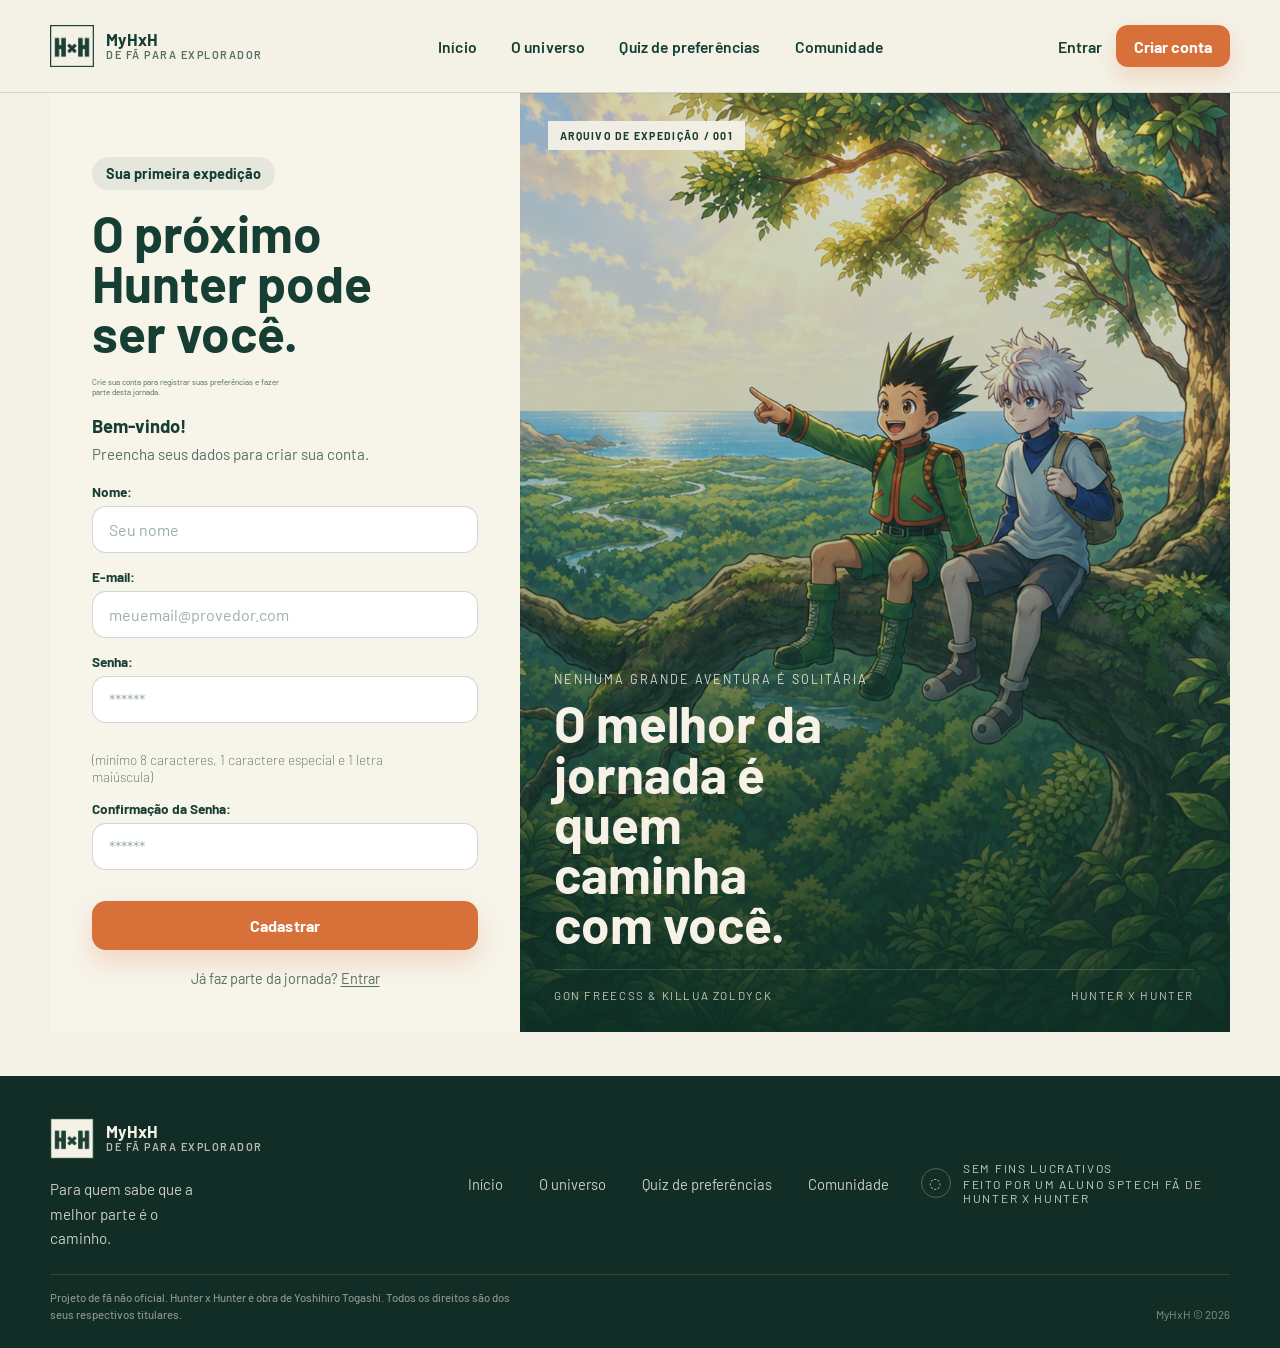
==== public/cadastro.html @ 7eaa8e81 "Add comunidade.html & comunidade.css" ====
<!DOCTYPE html>
<html lang="pt-br">

<head>
  <meta charset="UTF-8" />
  <meta http-equiv="X-UA-Compatible" content="IE=edge" />
  <meta name="viewport" content="width=device-width, initial-scale=1.0" />

  <title>MyHxH | Cadastro</title>

  <script src="./js/sessao.js"></script>

  <link rel="stylesheet" href="./css/navbar&footer.css" />
  <link rel="stylesheet" href="./css/cadastro.css" />
  <link rel="icon" href="./assets/icon/favicon2.ico" />
  <link rel="preconnect" href="https://fonts.gstatic.com" />
</head>

<body>

  <header class="header">
    <div class="container header__content">
      <a class="brand" href="index.html" aria-label="Ir para a página inicial">
        <img src="./assets/imgs/logoNavbar.png" alt="MyHxH" />
        <div class="brand-copy">
          <strong>MyHxH</strong>
          <span>De fã para explorador</span>
        </div>

      </a>

      <nav class="nav-center" aria-label="Navegação principal">
        <ul class="navbar navbar--center">
          <li><a href="index.html">Início</a></li>
          <li><a href="index.html#obra">O universo</a></li>
          <li><a href="dashboard.html">Quiz de preferências</a></li>
          <li><a href="comunidade.html">Comunidade</a></li>
        </ul>
      </nav>

      <div class="nav-actions">
        <a class="nav-link" href="login.html">Entrar</a>
        <a class="nav-cta" href="cadastro.html">Criar conta</a>
      </div>
    </div>
  </header>

  <main class="page page--cadastro">
    <div class="container cadastro-layout">
      <section class="card card-cadastro">
        <span class="intro-badge">Sua primeira expedição</span>
        <h1>O próximo Hunter pode ser você.</h1>
        <p class="intro-text">
          Crie sua conta para registrar suas preferências e fazer parte desta jornada.
        </p>

        <div class="alerta_erro">
          <div class="card_erro" id="cardErro">
            <span id="mensagem_erro"></span>
          </div>
        </div>

        <h2>Bem-vindo!</h2>
        <p class="card-subtitle">Preencha seus dados para criar sua conta.</p>

        <div class="formulario">
          <div class="campo">
            <span>Nome:</span>
            <input id="nome_input" type="text" placeholder="Seu nome" autocomplete="name" />
          </div>
          <div class="campo">
            <span>E-mail:</span>
            <input id="email_input" type="text" placeholder="meuemail@provedor.com" autocomplete="email" />
          </div>
          <div class="campo">
            <span>Senha:</span>
            <input id="senha_input" oninput="validacao()" type="password" placeholder="******"
              autocomplete="new-password" />
            <div id="div_senha" class="valid"></div>
            <span class="requisitos">(mínimo 8 caracteres, 1 caractere especial e 1 letra maiúscula)</span>
          </div>
          <div class="campo">
            <span>Confirmação da Senha:</span>
            <input id="confirmacao_senha_input" oninput="confirmacao_senha()" type="password" placeholder="******"
              autocomplete="new-password" />
            <div id="div_confirmacao" class="valid"></div>
          </div>
          <button class="botao" onclick="cadastrar()">Cadastrar</button>
          <p class="form-login-link">Já faz parte da jornada? <a href="login.html">Entrar</a></p>
        </div>

        <div id="div_aguardar" class="loading-div">
          <img src="./assets/circle-loading.gif" id="loading-gif" alt="Carregando" />
        </div>

        <div id="div_erros_login"></div>
      </section>

      <aside class="hero-visual" aria-label="Imagem temática">
        <div class="hero-visual__label">Arquivo de expedição / 001</div>
        <div class="hero-visual__overlay">
          <p class="hero-visual__eyebrow">Nenhuma grande aventura é solitária</p>
          <h2>O melhor da jornada é quem caminha com você.</h2>
          <div class="hero-visual__meta">
            <span>Gon Freecss &amp; Killua Zoldyck</span>
            <span>Hunter x Hunter</span>
          </div>
        </div>
      </aside>
    </div>
  </main>

  <footer class="footer">
    <div class="container footer__content">
      <div class="footer-brand">
        <a class="brand brand--footer" href="index.html" aria-label="Ir para a página inicial">
          <img src="./assets/imgs/logoNavbar.png" alt="Logo MyHxH" />
          <div class="brand-copy">
            <strong>MyHxH</strong>
            <span>De fã para explorador</span>
          </div>
        </a>
        <p>Para quem sabe que a melhor parte é o caminho.</p>
      </div>

      <ul class="footer-nav">
        <li><a href="index.html">Início</a></li>
        <li><a href="index.html#obra">O universo</a></li>
        <li><a href="dashboard.html">Quiz de preferências</a></li>
        <li><a href="comunidade.html">Comunidade</a></li>
      </ul>

      <div class="footer-note">
        <span>Sem fins lucrativos</span>
        <span>Feito por um aluno Sptech fã de Hunter x Hunter</span>
      </div>
    </div>
    <div class="container footer__bottom">
      <h4>Projeto de fã não oficial. Hunter x Hunter é obra de Yoshihiro Togashi. Todos os direitos são dos seus
        respectivos titulares.</h4>
      <span>MyHxH &copy; 2026</span>
    </div>
  </footer>

</body>

</html>

<script>

  let validacao_senha = false;
  let validacao_confirmacao = false;

  function cadastrar() {
    // aguardar();

    //Recupere o valor da nova input pelo nome do id
    // Agora vá para o método fetch logo abaixo
    var nomeVar = nome_input.value;
    var emailVar = email_input.value;
    var senhaVar = senha_input.value;
    var confirmacaoSenhaVar = confirmacao_senha_input.value;

    validacao();
    confirmacao_senha();

    // Verificando se há algum campo em branco
    if (
      nomeVar == "" ||
      emailVar == "" ||
      senhaVar == "" ||
      confirmacaoSenhaVar == ""
    ) {
      cardErro.style.display = "block";
      mensagem_erro.innerHTML =
        "(Mensagem de erro para todos os campos em branco)";

      finalizarAguardar();
      return false;

    } else if (validacao_senha == false || validacao_confirmacao == false) {

      cardErro.style.display = "block";
      mensagem_erro.innerHTML =
        "(Mensagem de erro para todos os campos em branco)";

      finalizarAguardar();
      return false;

    } else {

      setInterval(sumirMensagem, 5000);

    }

    // Enviando o valor da nova input
    fetch("/usuarios/cadastrar", {
      method: "POST",
      headers: {
        "Content-Type": "application/json",
      },
      body: JSON.stringify({
        // crie um atributo que recebe o valor recuperado aqui
        // Agora vá para o arquivo routes/usuario.js
        nomeServer: nomeVar,
        emailServer: emailVar,
        senhaServer: senhaVar
      }),
    })
      .then(function (resposta) {
        console.log("resposta: ", resposta);

        if (resposta.ok) {
          cardErro.style.display = "block";

          mensagem_erro.innerHTML =
            "Cadastro realizado com sucesso! Redirecionando para tela de Login...";

          setTimeout(() => {
            window.location = "login.html";
          }, "2000");

          limparFormulario();
          finalizarAguardar();
        } else {
          throw "Houve um erro ao tentar realizar o cadastro!";
        }
      })
      .catch(function (resposta) {
        console.log(`#ERRO: ${resposta}`);
        finalizarAguardar();
      });

    return false;
  }

  function sumirMensagem() {
    cardErro.style.display = "none";
  }

  function validacao() {

    let senha = senha_input.value;
    let caracteres_especiais = '!@#$%&*"'

    let tem_especial = false;

    for (let i = 0; i < caracteres_especiais.length; i++) {

      if (senha.includes(caracteres_especiais[i])) {

        tem_especial = true;

      }

    }

    if (senha == "") {

      div_senha.innerHTML = "";

      validacao_senha = false;

    } else if (senha.length >= 8 && senha != senha.toLowerCase() && tem_especial) {

      div_senha.innerHTML = `<span style = "color: green">Senha forte</span>`;

      validacao_senha = true;

    } else {

      div_senha.innerHTML = `<span style = "color: red">Senha fraca</span>`;

      validacao_senha = false;

    }

  }

  function confirmacao_senha() {

    let senha = senha_input.value;
    let senha_confirmacao = confirmacao_senha_input.value;

    if (senha_confirmacao == "") {

      div_confirmacao.innerHTML = ""

      validacao_confirmacao = false;

    } else if (senha_confirmacao != senha) {

      div_confirmacao.innerHTML = `<span style = "color: red">Senha diferente</span>`;

      validacao_confirmacao = false;

    } else {

      div_confirmacao.innerHTML = ""

      validacao_confirmacao = true

    }

  }

</script>
---- public/css/navbar&footer.css ----
@import url('https://fonts.googleapis.com/css2?family=Barlow:ital,wght@0,400;0,500;0,600;0,700;1,400;1,500;1,600&display=swap');

:root {
  --verde-principal: #163E32;
  --laranja-principal: #D87039;
  --fundo-pagina: #F4F1E7;
  --borda-suave: rgba(22, 62, 50, 0.14);
}

* {
  box-sizing: border-box;
}

a {
  color: inherit;
  text-decoration: none;
}

img {
  display: block;
  max-width: 100%;
}

.container {
  width: min(1180px, calc(100% - 48px));
  margin: 0 auto;
}

.header {
  position: sticky;
  top: 0;
  z-index: 10;
  background: rgba(244, 241, 231, 0.96);
  backdrop-filter: blur(10px);
  border-bottom: 1px solid var(--borda-suave);
}

.header__content {
  min-height: 92px;
  display: grid;
  grid-template-columns: auto 1fr auto;
  align-items: center;
  gap: 24px;
}

.brand {
  display: inline-flex;
  align-items: center;
  gap: 12px;
  color: var(--verde-principal);
  font-weight: 700;
  letter-spacing: 0.02em;
}

.brand img {
  width: 44px;
  height: 44px;
  object-fit: contain;
}

.brand-copy {
  display: flex;
  flex-direction: column;
  gap: 2px;
  line-height: 1;
}

.brand-copy strong {
  font-size: 1.05rem;
  letter-spacing: 0.02em;
}

.brand-copy span {
  font-size: 0.68rem;
  font-weight: 600;
  opacity: 0.72;
  letter-spacing: 0.14em;
  text-transform: uppercase;
}

.nav-center {
  justify-self: center;
}

.navbar {
  display: flex;
  list-style: none;
  margin: 0;
  padding: 0;
}

.navbar--center {
  display: flex;
  align-items: center;
  justify-content: center;
  gap: 34px;
  flex-wrap: wrap;
}

.navbar--center a {
  color: var(--verde-principal);
  font-weight: 600;
  font-size: 0.98rem;
  letter-spacing: 0.01em;
  transition: opacity 0.2s ease, transform 0.2s ease;
}

.navbar--center a:hover {
  opacity: 0.8;
  transform: translateY(-1px);
}

.nav-actions {
  display: flex;
  align-items: center;
  gap: 14px;
}

.nav-link {
  color: var(--verde-principal);
  font-weight: 600;
  padding: 10px 0;
}

.nav-cta {
  display: inline-flex;
  align-items: center;
  justify-content: center;
  min-height: 42px;
  padding: 0 18px;
  border-radius: 12px;
  background: var(--laranja-principal);
  color: #fff;
  font-weight: 700;
  box-shadow: 0 10px 20px rgba(216, 112, 57, 0.22);
}

.footer {
  background: #112d25;
  color: rgba(244, 241, 231, 0.82);
  padding: 40px 0 24px;
}

.footer__content {
  display: grid;
  grid-template-columns: minmax(260px, 0.9fr) minmax(0, 1fr) minmax(240px, 0.72fr);
  align-items: center;
  gap: 28px;
  padding-bottom: 24px;
  border-bottom: 1px solid rgba(244, 241, 231, 0.12);
}

.brand--footer {
  color: #f7f2e8;
}

.footer-brand p {
  margin: 14px 0 0;
  font-size: 0.95rem;
  max-width: 18ch;
  line-height: 1.6;
}

.footer-nav {
  list-style: none;
  margin: 0;
  padding: 0;
  display: flex;
  align-items: center;
  justify-content: center;
  gap: 36px;
  flex-wrap: wrap;
}

.footer-nav a {
  font-size: 0.92rem;
}

.footer-note {
  display: grid;
  grid-template-columns: auto 1fr;
  grid-template-rows: auto auto;
  column-gap: 12px;
  row-gap: 2px;
  justify-self: end;
  align-items: center;
  text-align: left;
  font-size: 0.75rem;
  letter-spacing: 0.14em;
  text-transform: uppercase;
}

.footer-note::before {
  content: '◌';
  grid-row: 1 / span 2;
  display: inline-flex;
  align-items: center;
  justify-content: center;
  width: 28px;
  height: 28px;
  border: 1px solid rgba(244, 241, 231, 0.28);
  border-radius: 999px;
  color: rgba(244, 241, 231, 0.78);
  font-size: 0.9rem;
  line-height: 1;
  flex: 0 0 auto;
}

.footer__bottom {
  display: flex;
  justify-content: space-between;
  gap: 18px;
  padding-top: 14px;
  font-size: 0.72rem;
  line-height: 1.5;
  color: rgba(244, 241, 231, 0.52);
}

.footer__bottom h4 {
  margin: 0;
  font-weight: 500;
  font-size: 0.72rem;
  max-width: 68ch;
}

.nav-actions span {
  color: var(--verde-principal);
  font-weight: 600;
  font-size: 0.98rem;
  letter-spacing: 0.01em;
  transition: opacity 0.2s ease, transform 0.2s ease;
}

.nav-actions button {
  display: inline-flex;
  align-items: center;
  justify-content: center;
  min-height: 30px;
  padding: 0 16px;
  border: 1px solid rgba(22, 62, 50, 0.18);
  border-radius: 12px;
  background: rgba(22, 62, 50, 0.04);
  color: var(--verde-principal);
  font: inherit;
  font-size: 0.98rem;
  font-weight: 700;
  letter-spacing: 0.01em;
  cursor: pointer;
  
}

.nav-actions button:hover {
  background: rgba(22, 62, 50, 0.1);
  border-color: rgba(22, 62, 50, 0.28);
  transform: translateY(-1px);
}

.nav-actions button:focus-visible {
  outline: 2px solid rgba(216, 112, 57, 0.45);
  outline-offset: 2px;
}

.footer__bottom span {
  white-space: nowrap;
  align-self: flex-end;
}

@media (max-width: 1024px) {
  .header__content {
    grid-template-columns: 1fr;
    justify-items: center;
    padding: 18px 0 20px;
  }

  .nav-center {
    justify-self: center;
  }

  .nav-actions {
    justify-content: center;
    flex-wrap: wrap;
  }

  .footer__content {
    grid-template-columns: 1fr;
    text-align: center;
    justify-items: center;
  }

  .footer-note {
    text-align: center;
    justify-self: center;
  }

  .footer-note::before {
    display: none;
  }

  .footer__bottom {
    flex-direction: column;
    text-align: center;
  }

  .footer__bottom span {
    align-self: center;
  }
}

@media (max-width: 640px) {
  .container {
    width: min(100% - 28px, 1180px);
  }

  .header__content {
    gap: 16px;
    min-height: auto;
    padding: 14px 0 16px;
  }

  .navbar--center {
    gap: 14px 18px;
  }

  .navbar--center a {
    font-size: 0.92rem;
  }

  .nav-link,
  .nav-cta {
    font-size: 0.92rem;
  }

  .footer {
    padding-top: 24px;
  }

  .footer__content {
    padding-bottom: 18px;
  }

  .footer-nav {
    gap: 14px 18px;
  }

  .footer__bottom h4,
  .footer__bottom span {
    white-space: normal;
  }
}
---- public/css/cadastro.css ----
:root {
  --verde-principal: #163E32;
  --laranja-principal: #D87039;
  --fundo-pagina: #F4F1E7;
  --borda-suave: rgba(22, 62, 50, 0.14);
  --sombra-card: 0 18px 48px rgba(22, 62, 50, 0.12);
}

* {
  box-sizing: border-box;
}

body {
  margin: 0;
  padding: 0;
  font-family: 'Barlow', Arial, Helvetica, sans-serif;
  background: var(--fundo-pagina);
  color: var(--verde-principal);
}

a {
  color: inherit;
  text-decoration: none;
}

img {
  display: block;
  max-width: 100%;
}

.page--cadastro {
  padding: 0 0 0;
}

.cadastro-layout {
  display: grid;
  grid-template-columns: minmax(430px, 470px) minmax(0, 1fr);
  gap: 0;
  align-items: stretch;
  min-height: calc(100vh - 92px - 208px);
  padding: 0 0 44px;
}

.card-cadastro {
  width: 100%;
  border-radius: 0;
  border-left: 0;
  border-top: 0;
  border-bottom: 0;
  box-shadow: none;
  padding: 64px 42px 42px;
  display: flex;
  flex-direction: column;
  justify-content: center;
  background: #f7f4ea;
}

.intro-badge {
  display: inline-flex;
  align-items: center;
  gap: 8px;
  padding: 8px 14px;
  border-radius: 999px;
  background: rgba(22, 62, 50, 0.08);
  color: var(--verde-principal);
  font-weight: 700;
  font-size: 0.9rem;
  margin-bottom: 18px;
  width: fit-content;
}

.card-cadastro h1 {
  margin: 0;
  font-size: clamp(2.4rem, 4vw, 4.2rem);
  line-height: 0.98;
  max-width: 10ch;
  color: var(--verde-principal);
}

.campo .requisitos {
  margin-top: 6px;
  font-size: 0.85rem;
  font-weight: 200;
  max-width: 40ch;
  color: rgba(22, 62, 50, 0.78);
}

.intro-text {
  margin: 18px 0 0;
  font-size: 0.5rem;
  max-width: 40ch;
  color: rgba(22, 62, 50, 0.78);
}

.card h2 {
  margin: 18px 0 0;
  font-size: 1.15rem;
  color: var(--verde-principal);
}

.card-subtitle {
  margin: 6px 0 0;
  color: rgba(22, 62, 50, 0.72);
  line-height: 1.5;
  font-size: 0.95rem;
}

.formulario {
  display: flex;
  flex-direction: column;
  gap: 15px;
  margin-top: 18px;
}

.valid {
  display: flex;
  flex-direction: column;
  height: 10px;
  font-size: 0.85rem;
}

.campo {
  display: flex;
  flex-direction: column;
  gap: 6px;
}

.campo span {
  font-size: 0.85rem;
  font-weight: 700;
  color: var(--verde-principal);
}

.campo input {
  width: 100%;
  border: 1.5px solid rgba(22, 62, 50, 0.2);
  border-radius: 14px;
  background: #fff;
  color: var(--verde-principal);
  padding: 13px 16px;
  font: inherit;
  outline: none;
  transition: border-color 0.2s ease, box-shadow 0.2s ease, transform 0.2s ease;
}

.campo input::placeholder {
  color: rgba(22, 62, 50, 0.42);
}

.campo input:focus {
  border-color: var(--laranja-principal);
  box-shadow: 0 0 0 4px rgba(216, 112, 57, 0.14);
}

.botao {
  cursor: pointer;
  align-self: stretch;
  border: 0;
  border-radius: 14px;
  padding: 15px 26px;
  background: var(--laranja-principal);
  color: #fff;
  font: inherit;
  font-size: 1rem;
  font-weight: 700;
  letter-spacing: 0.01em;
  box-shadow: 0 12px 24px rgba(216, 112, 57, 0.22);
  transition: transform 0.2s ease, box-shadow 0.2s ease;
}

.botao:hover {
  transform: translateY(-1px);
  box-shadow: 0 16px 28px rgba(216, 112, 57, 0.28);
}


.form-login-link {
  margin: 0;
  font-size: 0.78rem;
  line-height: 1.45;
  color: rgba(22, 62, 50, 0.72);
}


.form-login-link {
  margin-top: 4px;
  text-align: center;
  font-size: 0.9rem;
}

.form-login-link a {
  text-decoration: underline;
  text-underline-offset: 2px;
}

.loading-div {
  width: 54px;
  display: none;
  margin-top: 18px;
}

.loading-div img {
  width: 54px;
  height: 54px;
}

.alerta_erro {
  min-height: 0;
}

.card_erro {
  display: none;
  margin-bottom: 16px;
  padding: 14px 16px;
  border-radius: 14px;
  background: #fff6f0;
  border: 1px solid rgba(216, 112, 57, 0.32);
  color: var(--verde-principal);
  box-shadow: 0 10px 20px rgba(22, 62, 50, 0.08);
}

.card_erro #mensagem_erro {
  font-size: 0.98rem;
  font-weight: 600;
  line-height: 1.4;
}

#div_erros_login {
  display: none;
}

.hero-visual {
  position: relative;
  min-height: 100%;
  background-image:
    linear-gradient(180deg, rgba(7, 27, 19, 0.18) 0%, rgba(7, 27, 19, 0.06) 42%, rgba(7, 27, 19, 0.84) 100%),
    url('../assets/imgs/GonKillua.png');
  background-size: cover;
  background-position: center center;
  color: #fff;
  display: flex;
  align-items: flex-end;
  padding: 34px 34px 30px;
  overflow: hidden;
}

.hero-visual::after {
  content: '';
  position: absolute;
  inset: 0;
  background: linear-gradient(180deg, rgba(244, 241, 231, 0.08) 0%, rgba(22, 62, 50, 0.52) 100%);
  pointer-events: none;
}

.hero-visual__label {
  position: absolute;
  top: 28px;
  left: 28px;
  z-index: 1;
  padding: 8px 12px;
  background: rgba(244, 241, 231, 0.95);
  color: var(--verde-principal);
  font-size: 0.66rem;
  font-weight: 700;
  letter-spacing: 0.12em;
  text-transform: uppercase;
}

.hero-visual__overlay {
  position: relative;
  z-index: 1;
  width: min(640px, 100%);
  margin-top: auto;
}

.hero-visual__eyebrow {
  margin: 0 0 12px;
  color: rgba(244, 241, 231, 0.88);
  font-size: 0.78rem;
  letter-spacing: 0.16em;
  text-transform: uppercase;
}

.hero-visual h2 {
  margin: 0;
  max-width: 10ch;
  font-size: clamp(2.3rem, 4vw, 4.25rem);
  line-height: 0.98;
  color: #f7f2e8;
}

.hero-visual__meta {
  margin-top: 20px;
  display: flex;
  justify-content: space-between;
  gap: 18px;
  padding-top: 18px;
  border-top: 1px solid rgba(244, 241, 231, 0.16);
  font-size: 0.72rem;
  letter-spacing: 0.14em;
  text-transform: uppercase;
  color: rgba(244, 241, 231, 0.78);
}

@media (max-width: 1024px) {
  .cadastro-layout {
    grid-template-columns: 1fr;
    gap: 0;
    min-height: auto;
    padding-bottom: 0;
  }

  .card-cadastro {
    padding: 42px 28px 32px;
    border-radius: 0;
    border-left: 0;
    border-right: 0;
  }

  .card-cadastro h1,
  .hero-visual h2 {
    max-width: none;
  }

  .hero-visual {
    min-height: 460px;
    padding: 28px 26px 24px;
  }
}

@media (max-width: 640px) {
  .card-cadastro {
    padding: 30px 18px 26px;
  }

  .card-cadastro h1 {
    font-size: 2.1rem;
  }

  .hero-visual {
    min-height: 400px;
    padding: 22px 18px 18px;
  }

  .hero-visual__meta {
    flex-direction: column;
    gap: 8px;
  }

  .card h2 {
    margin-top: 16px;
  }

  .botao {
    width: 100%;
  }
}
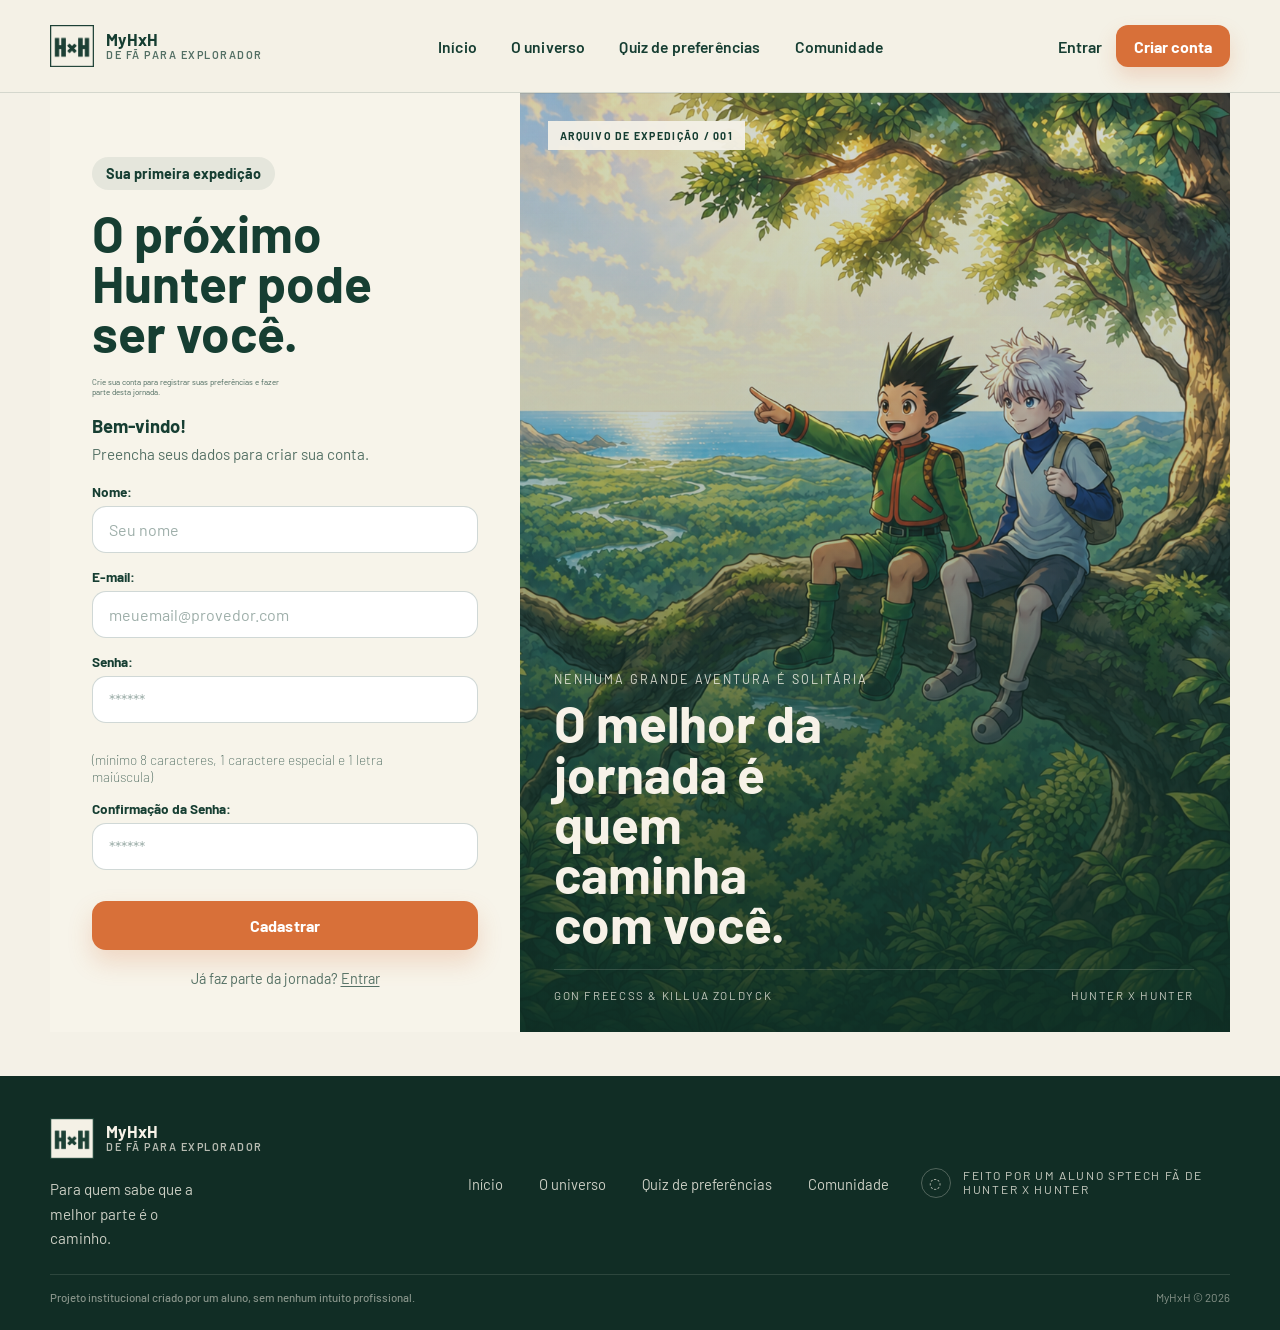
==== commit e17ee2d9: "Fix footer" ====
--- a/public/cadastro.html
+++ b/public/cadastro.html
@@ -33,7 +33,7 @@
         <ul class="navbar navbar--center">
           <li><a href="index.html">Início</a></li>
           <li><a href="index.html#obra">O universo</a></li>
-          <li><a href="dashboard.html">Quiz de preferências</a></li>
+          <li><a href="quiz.html">Quiz de preferências</a></li>
           <li><a href="comunidade.html">Comunidade</a></li>
         </ul>
       </nav>
@@ -126,18 +126,16 @@
       <ul class="footer-nav">
         <li><a href="index.html">Início</a></li>
         <li><a href="index.html#obra">O universo</a></li>
-        <li><a href="dashboard.html">Quiz de preferências</a></li>
+        <li><a href="quiz.html">Quiz de preferências</a></li>
         <li><a href="comunidade.html">Comunidade</a></li>
       </ul>
 
       <div class="footer-note">
-        <span>Sem fins lucrativos</span>
         <span>Feito por um aluno Sptech fã de Hunter x Hunter</span>
       </div>
     </div>
     <div class="container footer__bottom">
-      <h4>Projeto de fã não oficial. Hunter x Hunter é obra de Yoshihiro Togashi. Todos os direitos são dos seus
-        respectivos titulares.</h4>
+      <h4>Projeto institucional criado por um aluno, sem nenhum intuito profissional.</h4>
       <span>MyHxH &copy; 2026</span>
     </div>
   </footer>
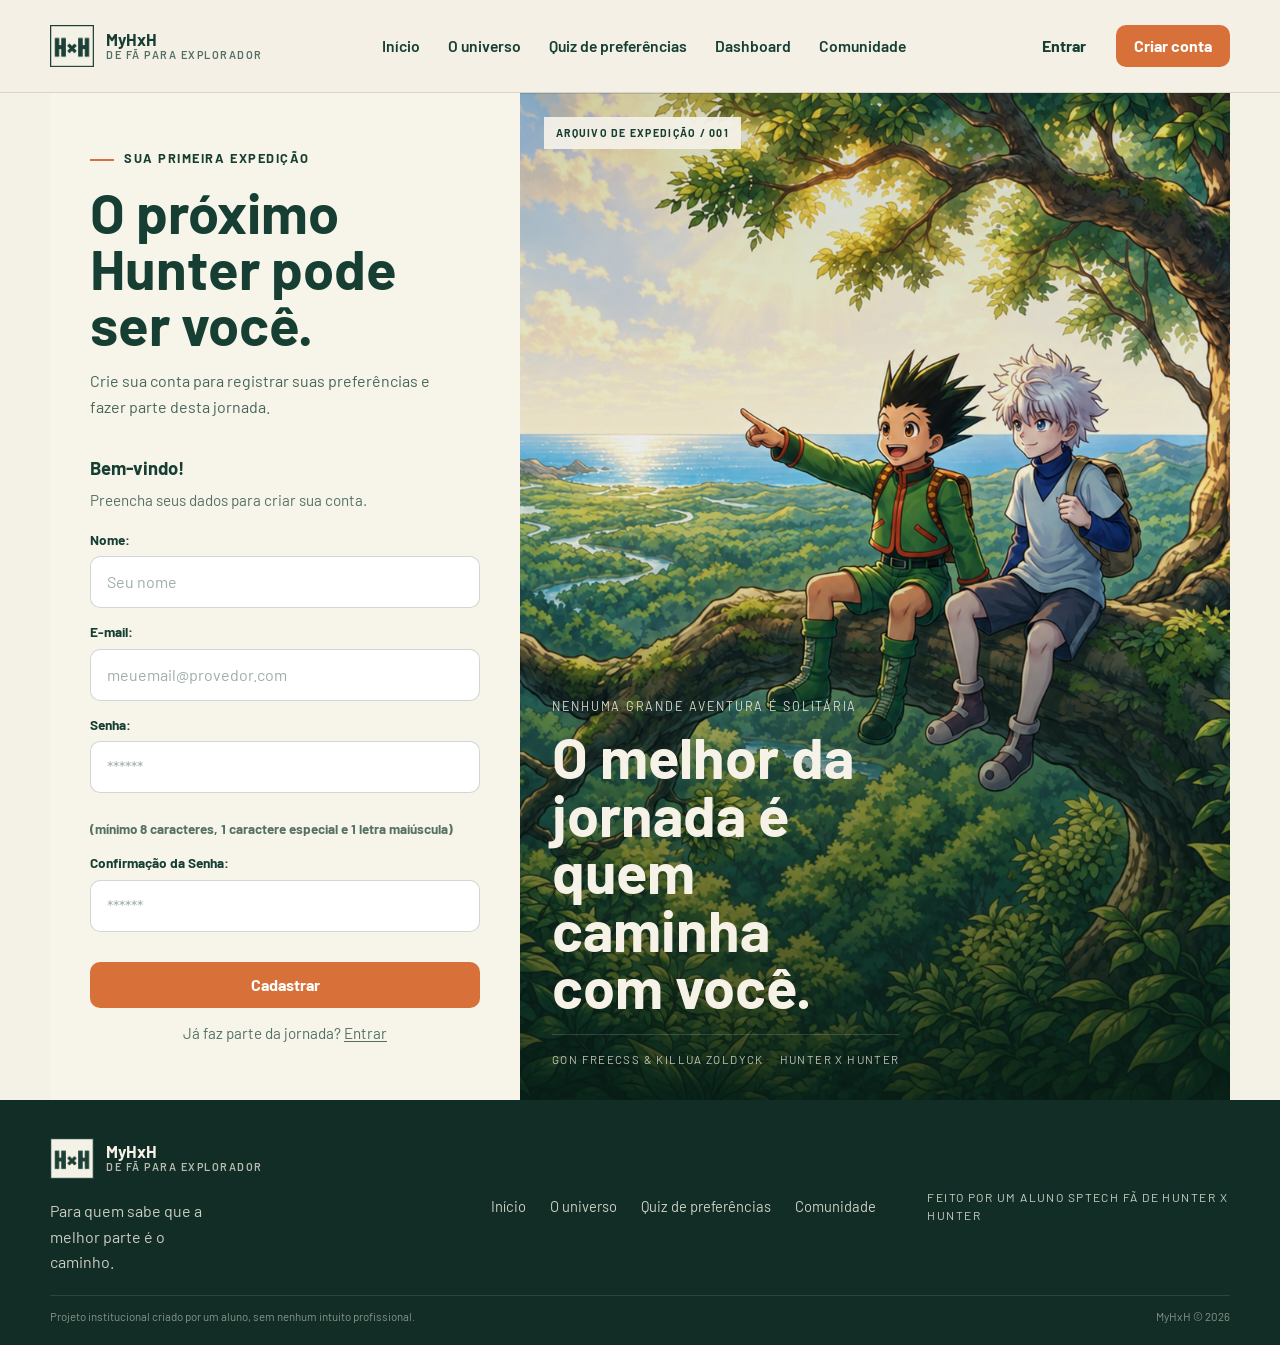
==== commit a1c134c2: "Add Dashboard on Navbar" ====
--- a/public/cadastro.html
+++ b/public/cadastro.html
@@ -34,6 +34,7 @@
           <li><a href="index.html">Início</a></li>
           <li><a href="index.html#obra">O universo</a></li>
           <li><a href="quiz.html">Quiz de preferências</a></li>
+          <li><a href="dashboard.html">Dashboard</a></li>
           <li><a href="comunidade.html">Comunidade</a></li>
         </ul>
       </nav>
--- a/public/css/navbar&footer.css
+++ b/public/css/navbar&footer.css
@@ -1,14 +1,29 @@
-@import url('https://fonts.googleapis.com/css2?family=Barlow:ital,wght@0,400;0,500;0,600;0,700;1,400;1,500;1,600&display=swap');
+@import url('https://fonts.googleapis.com/css2?family=Barlow:ital,wght@0,400;0,500;0,600;0,700&display=swap');
 
 :root {
   --verde-principal: #163E32;
   --laranja-principal: #D87039;
   --fundo-pagina: #F4F1E7;
   --borda-suave: rgba(22, 62, 50, 0.14);
+  --section-soft: #e3eadc;
+  --card-border: rgba(22, 62, 50, 0.14);
 }
 
 * {
   box-sizing: border-box;
+}
+
+html {
+  scroll-behavior: smooth;
+}
+
+body {
+  margin: 0;
+  background: var(--fundo-pagina);
+  color: var(--verde-principal);
+  font-family: 'Barlow', Arial, Helvetica, sans-serif;
+  line-height: 1.5;
+  overflow-x: hidden;
 }
 
 a {
@@ -21,25 +36,28 @@
   max-width: 100%;
 }
 
+button,
+input,
+select,
+textarea {
+  font: inherit;
+}
+
 .container {
   width: min(1180px, calc(100% - 48px));
   margin: 0 auto;
 }
 
 .header {
-  position: sticky;
-  top: 0;
-  z-index: 10;
   background: rgba(244, 241, 231, 0.96);
-  backdrop-filter: blur(10px);
   border-bottom: 1px solid var(--borda-suave);
 }
 
 .header__content {
   min-height: 92px;
-  display: grid;
-  grid-template-columns: auto 1fr auto;
-  align-items: center;
+  display: flex;
+  align-items: center;
+  justify-content: space-between;
   gap: 24px;
 }
 
@@ -49,7 +67,6 @@
   gap: 12px;
   color: var(--verde-principal);
   font-weight: 700;
-  letter-spacing: 0.02em;
 }
 
 .brand img {
@@ -67,19 +84,19 @@
 
 .brand-copy strong {
   font-size: 1.05rem;
-  letter-spacing: 0.02em;
 }
 
 .brand-copy span {
   font-size: 0.68rem;
   font-weight: 600;
-  opacity: 0.72;
   letter-spacing: 0.14em;
   text-transform: uppercase;
+  opacity: 0.72;
 }
 
 .nav-center {
-  justify-self: center;
+  display: flex;
+  justify-content: center;
 }
 
 .navbar {
@@ -90,10 +107,9 @@
 }
 
 .navbar--center {
-  display: flex;
-  align-items: center;
-  justify-content: center;
-  gap: 34px;
+  align-items: center;
+  justify-content: center;
+  gap: 28px;
   flex-wrap: wrap;
 }
 
@@ -101,52 +117,58 @@
   color: var(--verde-principal);
   font-weight: 600;
   font-size: 0.98rem;
-  letter-spacing: 0.01em;
-  transition: opacity 0.2s ease, transform 0.2s ease;
-}
-
-.navbar--center a:hover {
-  opacity: 0.8;
-  transform: translateY(-1px);
 }
 
 .nav-actions {
   display: flex;
   align-items: center;
-  gap: 14px;
-}
-
-.nav-link {
-  color: var(--verde-principal);
-  font-weight: 600;
-  padding: 10px 0;
-}
-
+  gap: 12px;
+}
+
+.nav-link,
 .nav-cta {
   display: inline-flex;
   align-items: center;
   justify-content: center;
   min-height: 42px;
   padding: 0 18px;
-  border-radius: 12px;
+  border-radius: 10px;
+  font-weight: 700;
+}
+
+.nav-link {
+  color: var(--verde-principal);
+}
+
+.nav-cta {
   background: var(--laranja-principal);
   color: #fff;
+}
+
+.nav-actions button {
+  min-height: 42px;
+  padding: 0 18px;
+  border: 0;
+  border-radius: 10px;
+  background: var(--verde-principal);
+  color: #fff;
+  font: inherit;
   font-weight: 700;
-  box-shadow: 0 10px 20px rgba(216, 112, 57, 0.22);
+  cursor: pointer;
 }
 
 .footer {
   background: #112d25;
   color: rgba(244, 241, 231, 0.82);
-  padding: 40px 0 24px;
+  padding: 36px 0 20px;
 }
 
 .footer__content {
   display: grid;
-  grid-template-columns: minmax(260px, 0.9fr) minmax(0, 1fr) minmax(240px, 0.72fr);
-  align-items: center;
+  grid-template-columns: minmax(260px, 0.9fr) minmax(0, 1fr) minmax(240px, 0.7fr);
   gap: 28px;
-  padding-bottom: 24px;
+  align-items: center;
+  padding-bottom: 20px;
   border-bottom: 1px solid rgba(244, 241, 231, 0.12);
 }
 
@@ -155,8 +177,7 @@
 }
 
 .footer-brand p {
-  margin: 14px 0 0;
-  font-size: 0.95rem;
+  margin: 12px 0 0;
   max-width: 18ch;
   line-height: 1.6;
 }
@@ -166,10 +187,9 @@
   margin: 0;
   padding: 0;
   display: flex;
-  align-items: center;
-  justify-content: center;
-  gap: 36px;
   flex-wrap: wrap;
+  justify-content: center;
+  gap: 24px;
 }
 
 .footer-nav a {
@@ -177,40 +197,17 @@
 }
 
 .footer-note {
-  display: grid;
-  grid-template-columns: auto 1fr;
-  grid-template-rows: auto auto;
-  column-gap: 12px;
-  row-gap: 2px;
   justify-self: end;
-  align-items: center;
-  text-align: left;
   font-size: 0.75rem;
-  letter-spacing: 0.14em;
+  letter-spacing: 0.12em;
   text-transform: uppercase;
-}
-
-.footer-note::before {
-  content: '◌';
-  grid-row: 1 / span 2;
-  display: inline-flex;
-  align-items: center;
-  justify-content: center;
-  width: 28px;
-  height: 28px;
-  border: 1px solid rgba(244, 241, 231, 0.28);
-  border-radius: 999px;
-  color: rgba(244, 241, 231, 0.78);
-  font-size: 0.9rem;
-  line-height: 1;
-  flex: 0 0 auto;
 }
 
 .footer__bottom {
   display: flex;
   justify-content: space-between;
   gap: 18px;
-  padding-top: 14px;
+  padding-top: 12px;
   font-size: 0.72rem;
   line-height: 1.5;
   color: rgba(244, 241, 231, 0.52);
@@ -218,132 +215,10 @@
 
 .footer__bottom h4 {
   margin: 0;
-  font-weight: 500;
-  font-size: 0.72rem;
-  max-width: 68ch;
-}
-
-.nav-actions span {
-  color: var(--verde-principal);
-  font-weight: 600;
-  font-size: 0.98rem;
-  letter-spacing: 0.01em;
-  transition: opacity 0.2s ease, transform 0.2s ease;
-}
-
-.nav-actions button {
-  display: inline-flex;
-  align-items: center;
-  justify-content: center;
-  min-height: 30px;
-  padding: 0 16px;
-  border: 1px solid rgba(22, 62, 50, 0.18);
-  border-radius: 12px;
-  background: rgba(22, 62, 50, 0.04);
-  color: var(--verde-principal);
   font: inherit;
-  font-size: 0.98rem;
-  font-weight: 700;
-  letter-spacing: 0.01em;
-  cursor: pointer;
-  
-}
-
-.nav-actions button:hover {
-  background: rgba(22, 62, 50, 0.1);
-  border-color: rgba(22, 62, 50, 0.28);
-  transform: translateY(-1px);
-}
-
-.nav-actions button:focus-visible {
-  outline: 2px solid rgba(216, 112, 57, 0.45);
-  outline-offset: 2px;
+  max-width: 60ch;
 }
 
 .footer__bottom span {
   white-space: nowrap;
-  align-self: flex-end;
-}
-
-@media (max-width: 1024px) {
-  .header__content {
-    grid-template-columns: 1fr;
-    justify-items: center;
-    padding: 18px 0 20px;
-  }
-
-  .nav-center {
-    justify-self: center;
-  }
-
-  .nav-actions {
-    justify-content: center;
-    flex-wrap: wrap;
-  }
-
-  .footer__content {
-    grid-template-columns: 1fr;
-    text-align: center;
-    justify-items: center;
-  }
-
-  .footer-note {
-    text-align: center;
-    justify-self: center;
-  }
-
-  .footer-note::before {
-    display: none;
-  }
-
-  .footer__bottom {
-    flex-direction: column;
-    text-align: center;
-  }
-
-  .footer__bottom span {
-    align-self: center;
-  }
-}
-
-@media (max-width: 640px) {
-  .container {
-    width: min(100% - 28px, 1180px);
-  }
-
-  .header__content {
-    gap: 16px;
-    min-height: auto;
-    padding: 14px 0 16px;
-  }
-
-  .navbar--center {
-    gap: 14px 18px;
-  }
-
-  .navbar--center a {
-    font-size: 0.92rem;
-  }
-
-  .nav-link,
-  .nav-cta {
-    font-size: 0.92rem;
-  }
-
-  .footer {
-    padding-top: 24px;
-  }
-
-  .footer__content {
-    padding-bottom: 18px;
-  }
-
-  .footer-nav {
-    gap: 14px 18px;
-  }
-
-  .footer__bottom h4,
-  .footer__bottom span {
-    white-space: normal;
-  }
-}
+}
--- a/public/css/cadastro.css
+++ b/public/css/cadastro.css
@@ -1,122 +1,94 @@
-:root {
-  --verde-principal: #163E32;
-  --laranja-principal: #D87039;
-  --fundo-pagina: #F4F1E7;
-  --borda-suave: rgba(22, 62, 50, 0.14);
-  --sombra-card: 0 18px 48px rgba(22, 62, 50, 0.12);
-}
-
-* {
-  box-sizing: border-box;
-}
-
-body {
-  margin: 0;
+.page--cadastro {
   padding: 0;
-  font-family: 'Barlow', Arial, Helvetica, sans-serif;
-  background: var(--fundo-pagina);
-  color: var(--verde-principal);
-}
-
-a {
-  color: inherit;
-  text-decoration: none;
-}
-
-img {
-  display: block;
-  max-width: 100%;
-}
-
-.page--cadastro {
-  padding: 0 0 0;
 }
 
 .cadastro-layout {
   display: grid;
   grid-template-columns: minmax(430px, 470px) minmax(0, 1fr);
-  gap: 0;
-  align-items: stretch;
-  min-height: calc(100vh - 92px - 208px);
-  padding: 0 0 44px;
+  min-height: calc(100vh - 300px);
 }
 
 .card-cadastro {
-  width: 100%;
-  border-radius: 0;
-  border-left: 0;
-  border-top: 0;
-  border-bottom: 0;
-  box-shadow: none;
-  padding: 64px 42px 42px;
+  padding: 56px 40px;
+  background: #f7f4ea;
   display: flex;
   flex-direction: column;
   justify-content: center;
-  background: #f7f4ea;
 }
 
 .intro-badge {
-  display: inline-flex;
-  align-items: center;
-  gap: 8px;
-  padding: 8px 14px;
-  border-radius: 999px;
-  background: rgba(22, 62, 50, 0.08);
-  color: var(--verde-principal);
-  font-weight: 700;
-  font-size: 0.9rem;
-  margin-bottom: 18px;
-  width: fit-content;
+  display: block;
+  margin-bottom: 16px;
+  color: var(--verde-principal);
+  font-size: 0.8rem;
+  font-weight: 700;
+  letter-spacing: 0.12em;
+  text-transform: uppercase;
+}
+
+.intro-badge::before {
+  content: '';
+  display: inline-block;
+  width: 24px;
+  height: 2px;
+  margin-right: 10px;
+  background: var(--laranja-principal);
+  vertical-align: middle;
 }
 
 .card-cadastro h1 {
   margin: 0;
-  font-size: clamp(2.4rem, 4vw, 4.2rem);
-  line-height: 0.98;
   max-width: 10ch;
   color: var(--verde-principal);
-}
-
-.campo .requisitos {
-  margin-top: 6px;
-  font-size: 0.85rem;
-  font-weight: 200;
+  font-size: 3.5rem;
+  line-height: 1;
+}
+
+.intro-text {
+  margin: 16px 0 0;
   max-width: 40ch;
   color: rgba(22, 62, 50, 0.78);
-}
-
-.intro-text {
-  margin: 18px 0 0;
-  font-size: 0.5rem;
-  max-width: 40ch;
-  color: rgba(22, 62, 50, 0.78);
-}
-
-.card h2 {
+  font-size: 1rem;
+  line-height: 1.6;
+}
+
+.alerta_erro {
+  margin-top: 18px;
+}
+
+.card_erro {
+  display: none;
+  margin-bottom: 16px;
+  padding: 12px 14px;
+  border: 1px solid rgba(216, 112, 57, 0.32);
+  border-radius: 10px;
+  background: #fff6f0;
+  color: var(--verde-principal);
+}
+
+.card_erro #mensagem_erro {
+  font-size: 0.95rem;
+  font-weight: 600;
+  line-height: 1.4;
+}
+
+.card-cadastro h2 {
   margin: 18px 0 0;
   font-size: 1.15rem;
-  color: var(--verde-principal);
 }
 
 .card-subtitle {
   margin: 6px 0 0;
   color: rgba(22, 62, 50, 0.72);
+  font-size: 0.95rem;
   line-height: 1.5;
-  font-size: 0.95rem;
 }
 
 .formulario {
   display: flex;
   flex-direction: column;
-  gap: 15px;
+  gap: 14px;
   margin-top: 18px;
-}
-
-.valid {
-  display: flex;
-  flex-direction: column;
-  height: 10px;
-  font-size: 0.85rem;
 }
 
 .campo {
@@ -128,19 +100,16 @@
 .campo span {
   font-size: 0.85rem;
   font-weight: 700;
-  color: var(--verde-principal);
 }
 
 .campo input {
   width: 100%;
-  border: 1.5px solid rgba(22, 62, 50, 0.2);
-  border-radius: 14px;
+  padding: 13px 16px;
+  border: 1px solid rgba(22, 62, 50, 0.2);
+  border-radius: 10px;
   background: #fff;
   color: var(--verde-principal);
-  padding: 13px 16px;
-  font: inherit;
   outline: none;
-  transition: border-color 0.2s ease, box-shadow 0.2s ease, transform 0.2s ease;
 }
 
 .campo input::placeholder {
@@ -149,43 +118,39 @@
 
 .campo input:focus {
   border-color: var(--laranja-principal);
-  box-shadow: 0 0 0 4px rgba(216, 112, 57, 0.14);
+  box-shadow: 0 0 0 3px rgba(216, 112, 57, 0.14);
+}
+
+.campo .requisitos {
+  margin-top: 4px;
+  color: rgba(22, 62, 50, 0.72);
+  font-size: 0.84rem;
+}
+
+.valid {
+  display: flex;
+  min-height: 10px;
+  font-size: 0.85rem;
 }
 
 .botao {
-  cursor: pointer;
-  align-self: stretch;
+  width: 100%;
+  min-height: 46px;
   border: 0;
-  border-radius: 14px;
-  padding: 15px 26px;
+  border-radius: 10px;
   background: var(--laranja-principal);
   color: #fff;
   font: inherit;
   font-size: 1rem;
   font-weight: 700;
-  letter-spacing: 0.01em;
-  box-shadow: 0 12px 24px rgba(216, 112, 57, 0.22);
-  transition: transform 0.2s ease, box-shadow 0.2s ease;
-}
-
-.botao:hover {
-  transform: translateY(-1px);
-  box-shadow: 0 16px 28px rgba(216, 112, 57, 0.28);
-}
-
+  cursor: pointer;
+}
 
 .form-login-link {
   margin: 0;
-  font-size: 0.78rem;
-  line-height: 1.45;
+  text-align: center;
   color: rgba(22, 62, 50, 0.72);
-}
-
-
-.form-login-link {
-  margin-top: 4px;
-  text-align: center;
-  font-size: 0.9rem;
+  font-size: 0.95rem;
 }
 
 .form-login-link a {
@@ -196,7 +161,7 @@
 .loading-div {
   width: 54px;
   display: none;
-  margin-top: 18px;
+  margin-top: 16px;
 }
 
 .loading-div img {
@@ -204,59 +169,26 @@
   height: 54px;
 }
 
-.alerta_erro {
-  min-height: 0;
-}
-
-.card_erro {
-  display: none;
-  margin-bottom: 16px;
-  padding: 14px 16px;
-  border-radius: 14px;
-  background: #fff6f0;
-  border: 1px solid rgba(216, 112, 57, 0.32);
-  color: var(--verde-principal);
-  box-shadow: 0 10px 20px rgba(22, 62, 50, 0.08);
-}
-
-.card_erro #mensagem_erro {
-  font-size: 0.98rem;
-  font-weight: 600;
-  line-height: 1.4;
-}
-
 #div_erros_login {
   display: none;
 }
 
 .hero-visual {
   position: relative;
+  display: flex;
+  align-items: flex-end;
   min-height: 100%;
-  background-image:
-    linear-gradient(180deg, rgba(7, 27, 19, 0.18) 0%, rgba(7, 27, 19, 0.06) 42%, rgba(7, 27, 19, 0.84) 100%),
-    url('../assets/imgs/GonKillua.png');
+  padding: 32px;
+  background-image: linear-gradient(180deg, rgba(7, 27, 19, 0.18) 0%, rgba(7, 27, 19, 0.06) 42%, rgba(7, 27, 19, 0.84) 100%), url('../assets/imgs/GonKillua.png');
   background-size: cover;
-  background-position: center center;
+  background-position: center;
   color: #fff;
-  display: flex;
-  align-items: flex-end;
-  padding: 34px 34px 30px;
-  overflow: hidden;
-}
-
-.hero-visual::after {
-  content: '';
-  position: absolute;
-  inset: 0;
-  background: linear-gradient(180deg, rgba(244, 241, 231, 0.08) 0%, rgba(22, 62, 50, 0.52) 100%);
-  pointer-events: none;
 }
 
 .hero-visual__label {
   position: absolute;
-  top: 28px;
-  left: 28px;
-  z-index: 1;
+  top: 24px;
+  left: 24px;
   padding: 8px 12px;
   background: rgba(244, 241, 231, 0.95);
   color: var(--verde-principal);
@@ -268,90 +200,34 @@
 
 .hero-visual__overlay {
   position: relative;
-  z-index: 1;
-  width: min(640px, 100%);
-  margin-top: auto;
+  max-width: 620px;
 }
 
 .hero-visual__eyebrow {
   margin: 0 0 12px;
   color: rgba(244, 241, 231, 0.88);
   font-size: 0.78rem;
-  letter-spacing: 0.16em;
+  letter-spacing: 0.14em;
   text-transform: uppercase;
 }
 
 .hero-visual h2 {
   margin: 0;
   max-width: 10ch;
-  font-size: clamp(2.3rem, 4vw, 4.25rem);
-  line-height: 0.98;
+  font-size: 3.6rem;
+  line-height: 1;
   color: #f7f2e8;
 }
 
 .hero-visual__meta {
-  margin-top: 20px;
+  margin-top: 18px;
   display: flex;
   justify-content: space-between;
-  gap: 18px;
-  padding-top: 18px;
+  gap: 16px;
+  padding-top: 16px;
   border-top: 1px solid rgba(244, 241, 231, 0.16);
+  color: rgba(244, 241, 231, 0.78);
   font-size: 0.72rem;
-  letter-spacing: 0.14em;
-  text-transform: uppercase;
-  color: rgba(244, 241, 231, 0.78);
-}
-
-@media (max-width: 1024px) {
-  .cadastro-layout {
-    grid-template-columns: 1fr;
-    gap: 0;
-    min-height: auto;
-    padding-bottom: 0;
-  }
-
-  .card-cadastro {
-    padding: 42px 28px 32px;
-    border-radius: 0;
-    border-left: 0;
-    border-right: 0;
-  }
-
-  .card-cadastro h1,
-  .hero-visual h2 {
-    max-width: none;
-  }
-
-  .hero-visual {
-    min-height: 460px;
-    padding: 28px 26px 24px;
-  }
-}
-
-@media (max-width: 640px) {
-  .card-cadastro {
-    padding: 30px 18px 26px;
-  }
-
-  .card-cadastro h1 {
-    font-size: 2.1rem;
-  }
-
-  .hero-visual {
-    min-height: 400px;
-    padding: 22px 18px 18px;
-  }
-
-  .hero-visual__meta {
-    flex-direction: column;
-    gap: 8px;
-  }
-
-  .card h2 {
-    margin-top: 16px;
-  }
-
-  .botao {
-    width: 100%;
-  }
-}+  letter-spacing: 0.12em;
+  text-transform: uppercase;
+}
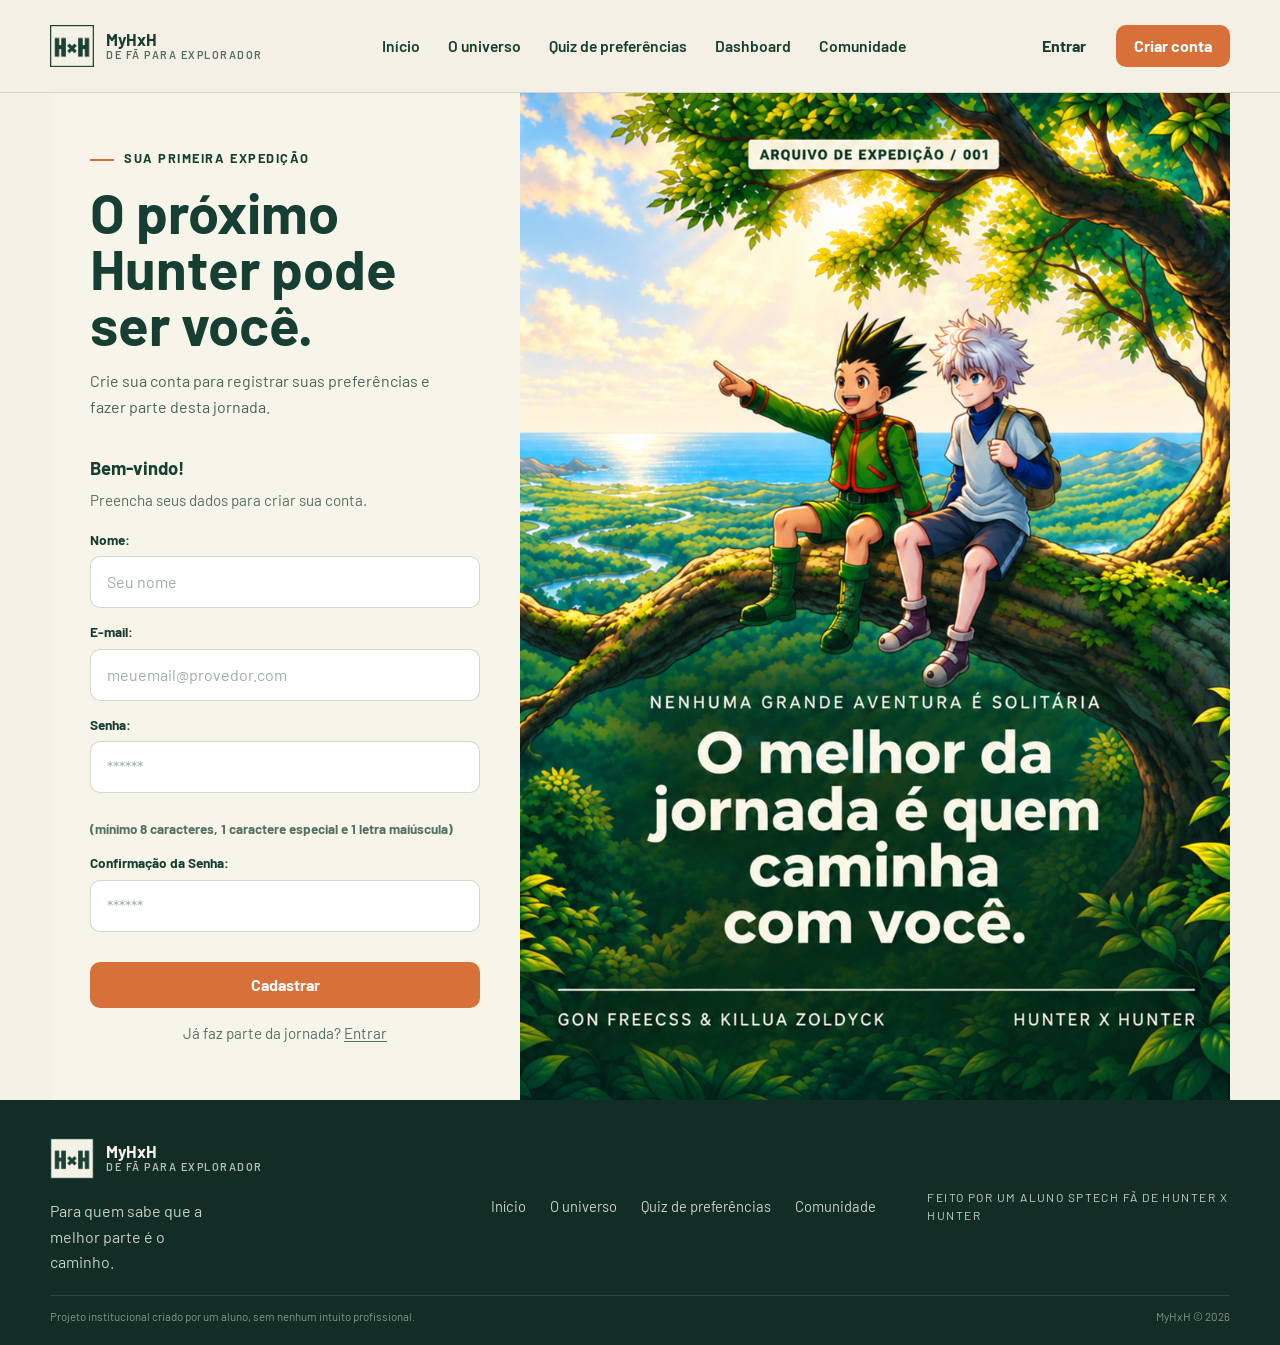
==== commit c8674af3: "Fix images login & cadastro" ====
--- a/public/cadastro.html
+++ b/public/cadastro.html
@@ -98,15 +98,6 @@
       </section>
 
       <aside class="hero-visual" aria-label="Imagem temática">
-        <div class="hero-visual__label">Arquivo de expedição / 001</div>
-        <div class="hero-visual__overlay">
-          <p class="hero-visual__eyebrow">Nenhuma grande aventura é solitária</p>
-          <h2>O melhor da jornada é quem caminha com você.</h2>
-          <div class="hero-visual__meta">
-            <span>Gon Freecss &amp; Killua Zoldyck</span>
-            <span>Hunter x Hunter</span>
-          </div>
-        </div>
       </aside>
     </div>
   </main>
--- a/public/css/cadastro.css
+++ b/public/css/cadastro.css
@@ -176,58 +176,9 @@
 .hero-visual {
   position: relative;
   display: flex;
-  align-items: flex-end;
   min-height: 100%;
-  padding: 32px;
-  background-image: linear-gradient(180deg, rgba(7, 27, 19, 0.18) 0%, rgba(7, 27, 19, 0.06) 42%, rgba(7, 27, 19, 0.84) 100%), url('../assets/imgs/GonKillua.png');
+  padding: 0;
+  background-image: url('../assets/imgs/GonKillua.png');
   background-size: cover;
   background-position: center;
-  color: #fff;
 }
-
-.hero-visual__label {
-  position: absolute;
-  top: 24px;
-  left: 24px;
-  padding: 8px 12px;
-  background: rgba(244, 241, 231, 0.95);
-  color: var(--verde-principal);
-  font-size: 0.66rem;
-  font-weight: 700;
-  letter-spacing: 0.12em;
-  text-transform: uppercase;
-}
-
-.hero-visual__overlay {
-  position: relative;
-  max-width: 620px;
-}
-
-.hero-visual__eyebrow {
-  margin: 0 0 12px;
-  color: rgba(244, 241, 231, 0.88);
-  font-size: 0.78rem;
-  letter-spacing: 0.14em;
-  text-transform: uppercase;
-}
-
-.hero-visual h2 {
-  margin: 0;
-  max-width: 10ch;
-  font-size: 3.6rem;
-  line-height: 1;
-  color: #f7f2e8;
-}
-
-.hero-visual__meta {
-  margin-top: 18px;
-  display: flex;
-  justify-content: space-between;
-  gap: 16px;
-  padding-top: 16px;
-  border-top: 1px solid rgba(244, 241, 231, 0.16);
-  color: rgba(244, 241, 231, 0.78);
-  font-size: 0.72rem;
-  letter-spacing: 0.12em;
-  text-transform: uppercase;
-}
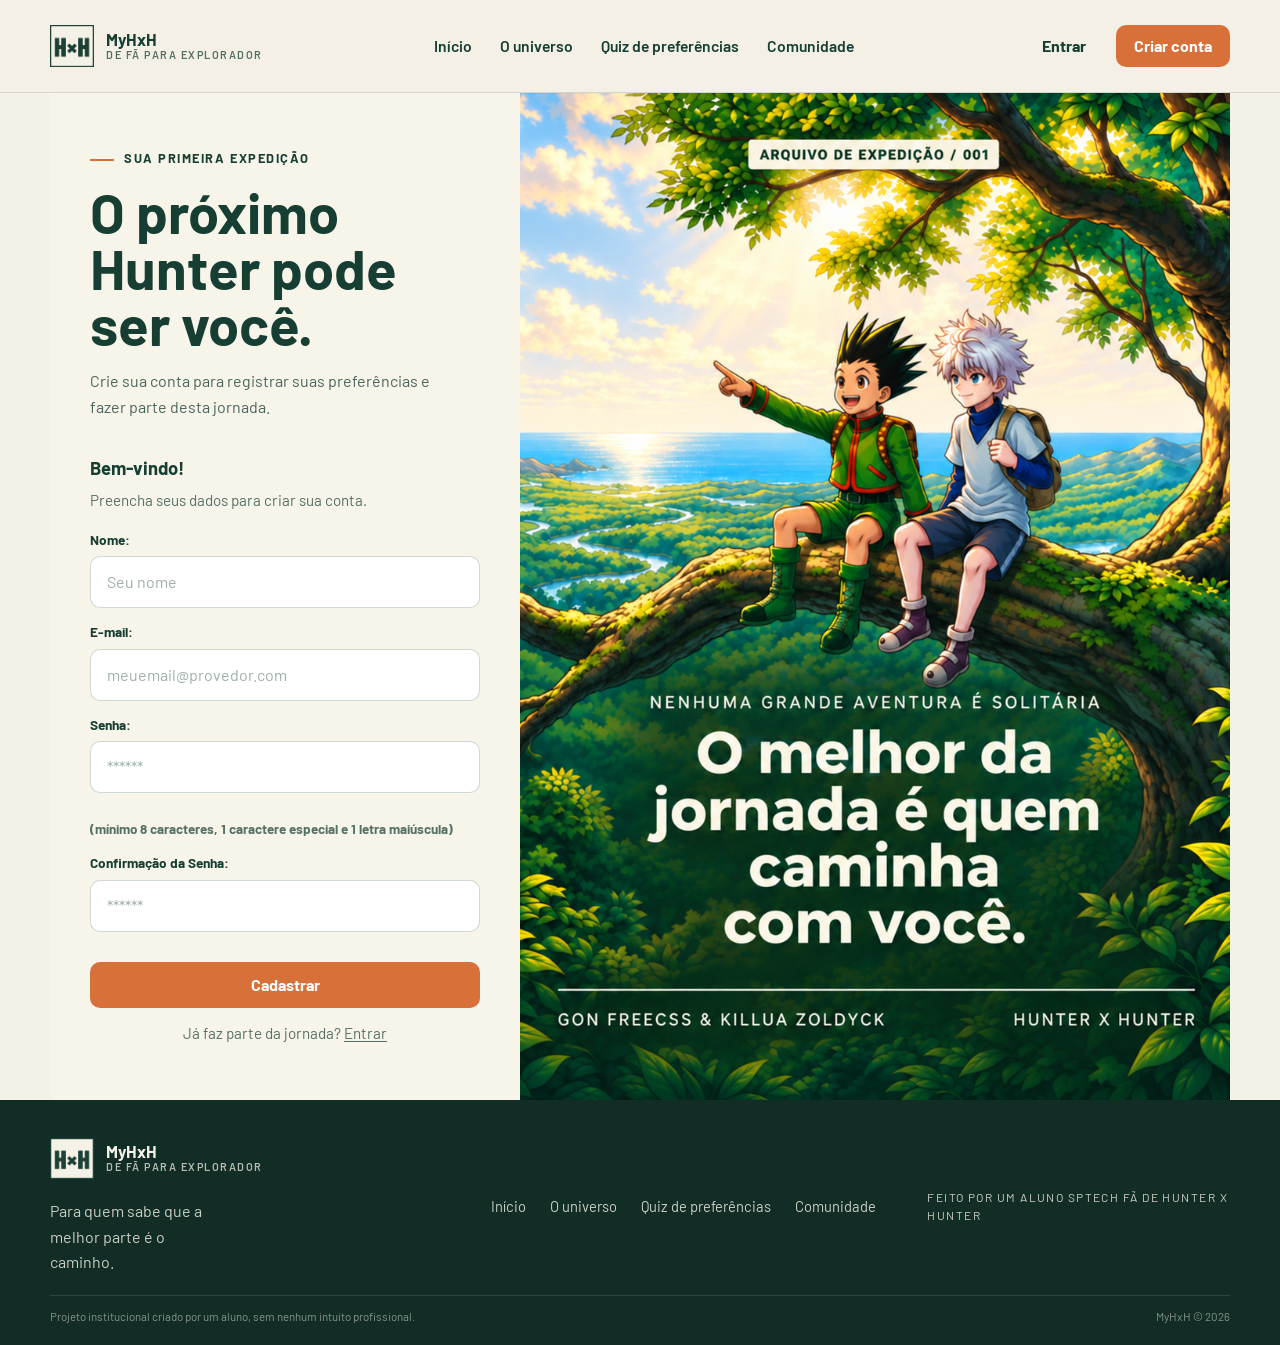
==== commit 99340bca: "Fix navbar 'Dashboard'" ====
--- a/public/cadastro.html
+++ b/public/cadastro.html
@@ -18,51 +18,43 @@
 
 <body>
 
-  <header class="header">
-    <div class="container header__content">
-      <a class="brand" href="index.html" aria-label="Ir para a página inicial">
+  <div class="cabecalho">
+    <div class="conteiner cabecalho__conteudo">
+      <a class="marca" href="index.html" aria-label="Ir para a página inicial">
         <img src="./assets/imgs/logoNavbar.png" alt="MyHxH" />
-        <div class="brand-copy">
+        <div class="marca__texto">
           <strong>MyHxH</strong>
           <span>De fã para explorador</span>
         </div>
 
       </a>
 
-      <nav class="nav-center" aria-label="Navegação principal">
-        <ul class="navbar navbar--center">
-          <li><a href="index.html">Início</a></li>
-          <li><a href="index.html#obra">O universo</a></li>
-          <li><a href="quiz.html">Quiz de preferências</a></li>
-          <li><a href="dashboard.html">Dashboard</a></li>
-          <li><a href="comunidade.html">Comunidade</a></li>
-        </ul>
-      </nav>
-
-      <div class="nav-actions">
-        <a class="nav-link" href="login.html">Entrar</a>
-        <a class="nav-cta" href="cadastro.html">Criar conta</a>
+      <div id="navegacao" class="navegacao-central" aria-label="Navegação principal">
+        
+      </div>
+
+      <div class="acoes-cabecalho" id="navActions">
       </div>
     </div>
-  </header>
-
-  <main class="page page--cadastro">
-    <div class="container cadastro-layout">
-      <section class="card card-cadastro">
-        <span class="intro-badge">Sua primeira expedição</span>
+  </div>
+
+  <div class="pagina-cadastro">
+    <div class="conteiner layout-cadastro">
+      <div class="cartao-cadastro">
+        <span class="selo-introducao">Sua primeira expedição</span>
         <h1>O próximo Hunter pode ser você.</h1>
-        <p class="intro-text">
+        <p class="texto-introducao">
           Crie sua conta para registrar suas preferências e fazer parte desta jornada.
         </p>
 
-        <div class="alerta_erro">
-          <div class="card_erro" id="cardErro">
+        <div class="alerta-erro">
+          <div class="cartao-erro" id="cardErro">
             <span id="mensagem_erro"></span>
           </div>
         </div>
 
         <h2>Bem-vindo!</h2>
-        <p class="card-subtitle">Preencha seus dados para criar sua conta.</p>
+        <p class="subtitulo-cartao">Preencha seus dados para criar sua conta.</p>
 
         <div class="formulario">
           <div class="campo">
@@ -77,37 +69,36 @@
             <span>Senha:</span>
             <input id="senha_input" oninput="validacao()" type="password" placeholder="******"
               autocomplete="new-password" />
-            <div id="div_senha" class="valid"></div>
+            <div id="div_senha" class="validacao-resultado"></div>
             <span class="requisitos">(mínimo 8 caracteres, 1 caractere especial e 1 letra maiúscula)</span>
           </div>
           <div class="campo">
             <span>Confirmação da Senha:</span>
             <input id="confirmacao_senha_input" oninput="confirmacao_senha()" type="password" placeholder="******"
               autocomplete="new-password" />
-            <div id="div_confirmacao" class="valid"></div>
+            <div id="div_confirmacao" class="validacao-resultado"></div>
           </div>
           <button class="botao" onclick="cadastrar()">Cadastrar</button>
-          <p class="form-login-link">Já faz parte da jornada? <a href="login.html">Entrar</a></p>
+          <p class="link-formulario">Já faz parte da jornada? <a href="login.html">Entrar</a></p>
         </div>
 
-        <div id="div_aguardar" class="loading-div">
+        <div id="div_aguardar" class="area-carregamento">
           <img src="./assets/circle-loading.gif" id="loading-gif" alt="Carregando" />
         </div>
 
         <div id="div_erros_login"></div>
-      </section>
-
-      <aside class="hero-visual" aria-label="Imagem temática">
-      </aside>
+      </div>
+
+      <div class="visual-hero" aria-label="Imagem temática"></div>
     </div>
-  </main>
-
-  <footer class="footer">
-    <div class="container footer__content">
-      <div class="footer-brand">
-        <a class="brand brand--footer" href="index.html" aria-label="Ir para a página inicial">
+  </div>
+
+  <div class="rodape">
+    <div class="conteiner rodape__conteudo">
+      <div class="rodape-marca">
+        <a class="marca marca--rodape" href="index.html" aria-label="Ir para a página inicial">
           <img src="./assets/imgs/logoNavbar.png" alt="Logo MyHxH" />
-          <div class="brand-copy">
+          <div class="marca__texto">
             <strong>MyHxH</strong>
             <span>De fã para explorador</span>
           </div>
@@ -115,28 +106,69 @@
         <p>Para quem sabe que a melhor parte é o caminho.</p>
       </div>
 
-      <ul class="footer-nav">
+      <ul class="rodape-nav">
         <li><a href="index.html">Início</a></li>
         <li><a href="index.html#obra">O universo</a></li>
         <li><a href="quiz.html">Quiz de preferências</a></li>
         <li><a href="comunidade.html">Comunidade</a></li>
       </ul>
 
-      <div class="footer-note">
+      <div class="rodape-nota">
         <span>Feito por um aluno Sptech fã de Hunter x Hunter</span>
       </div>
     </div>
-    <div class="container footer__bottom">
+    <div class="conteiner rodape__inferior">
       <h4>Projeto institucional criado por um aluno, sem nenhum intuito profissional.</h4>
       <span>MyHxH &copy; 2026</span>
     </div>
-  </footer>
+  </div>
 
 </body>
 
 </html>
 
 <script>
+
+  function navbar_usuario() {
+
+    const nome = sessionStorage.NOME_USUARIO;
+
+    if (nome) {
+
+      const primeiro_nome = nome.split(" ")[0]
+
+      navActions.innerHTML = `<span>Bem vindo de volta, ${primeiro_nome}!</span>
+                                <button onclick="limparSessao()">Sair</button>`
+
+      navegacao.innerHTML = `<ul class="menu-navegacao menu-navegacao--central">
+          <li><a href="index.html">Início</a></li>
+          <li><a href="#obra">O universo</a></li>
+          <li><a href="quiz.html">Quiz de preferências</a></li>
+          <li><a href="dashboard.html">Dashboard</a></li>
+          <li><a href="comunidade.html">Comunidade</a></li>
+        </ul>`
+        ;
+
+
+    } else {
+
+      navActions.innerHTML = `<a class="link-cabecalho" href="login.html">Entrar</a>
+                                    <a class="botao-cabecalho" href="cadastro.html">Criar conta</a>`;
+
+      navegacao.innerHTML = `<ul class="menu-navegacao menu-navegacao--central">
+          <li><a href="index.html">Início</a></li>
+          <li><a href="#obra">O universo</a></li>
+          <li><a href="quiz.html">Quiz de preferências</a></li>
+          <li><a href="comunidade.html">Comunidade</a></li>
+        </ul>`
+
+    }
+
+  }
+
+
+
+  navbar_usuario()
 
   let validacao_senha = false;
   let validacao_confirmacao = false;
@@ -231,7 +263,7 @@
   function validacao() {
 
     let senha = senha_input.value;
-    let caracteres_especiais = '!@#$%&*"'
+    let caracteres_especiais = '!@#$%&*-_"'
 
     let tem_especial = false;
 
@@ -294,4 +326,4 @@
 
   }
 
-</script>
+</script>
--- a/public/css/navbar&footer.css
+++ b/public/css/navbar&footer.css
@@ -43,17 +43,17 @@
   font: inherit;
 }
 
-.container {
+.conteiner {
   width: min(1180px, calc(100% - 48px));
   margin: 0 auto;
 }
 
-.header {
+.cabecalho {
   background: rgba(244, 241, 231, 0.96);
   border-bottom: 1px solid var(--borda-suave);
 }
 
-.header__content {
+.cabecalho__conteudo {
   min-height: 92px;
   display: flex;
   align-items: center;
@@ -61,7 +61,7 @@
   gap: 24px;
 }
 
-.brand {
+.marca {
   display: inline-flex;
   align-items: center;
   gap: 12px;
@@ -69,24 +69,24 @@
   font-weight: 700;
 }
 
-.brand img {
+.marca img {
   width: 44px;
   height: 44px;
   object-fit: contain;
 }
 
-.brand-copy {
+.marca__texto {
   display: flex;
   flex-direction: column;
   gap: 2px;
   line-height: 1;
 }
 
-.brand-copy strong {
+.marca__texto strong {
   font-size: 1.05rem;
 }
 
-.brand-copy span {
+.marca__texto span {
   font-size: 0.68rem;
   font-weight: 600;
   letter-spacing: 0.14em;
@@ -94,39 +94,39 @@
   opacity: 0.72;
 }
 
-.nav-center {
-  display: flex;
-  justify-content: center;
-}
-
-.navbar {
+.navegacao-central {
+  display: flex;
+  justify-content: center;
+}
+
+.menu-navegacao {
   display: flex;
   list-style: none;
   margin: 0;
   padding: 0;
 }
 
-.navbar--center {
+.menu-navegacao--central {
   align-items: center;
   justify-content: center;
   gap: 28px;
   flex-wrap: wrap;
 }
 
-.navbar--center a {
+.menu-navegacao--central a {
   color: var(--verde-principal);
   font-weight: 600;
   font-size: 0.98rem;
 }
 
-.nav-actions {
+.acoes-cabecalho {
   display: flex;
   align-items: center;
   gap: 12px;
 }
 
-.nav-link,
-.nav-cta {
+.link-cabecalho,
+.botao-cabecalho {
   display: inline-flex;
   align-items: center;
   justify-content: center;
@@ -136,16 +136,16 @@
   font-weight: 700;
 }
 
-.nav-link {
-  color: var(--verde-principal);
-}
-
-.nav-cta {
+.link-cabecalho {
+  color: var(--verde-principal);
+}
+
+.botao-cabecalho {
   background: var(--laranja-principal);
   color: #fff;
 }
 
-.nav-actions button {
+.acoes-cabecalho button {
   min-height: 42px;
   padding: 0 18px;
   border: 0;
@@ -157,13 +157,13 @@
   cursor: pointer;
 }
 
-.footer {
+.rodape {
   background: #112d25;
   color: rgba(244, 241, 231, 0.82);
   padding: 36px 0 20px;
 }
 
-.footer__content {
+.rodape__conteudo {
   display: grid;
   grid-template-columns: minmax(260px, 0.9fr) minmax(0, 1fr) minmax(240px, 0.7fr);
   gap: 28px;
@@ -172,17 +172,17 @@
   border-bottom: 1px solid rgba(244, 241, 231, 0.12);
 }
 
-.brand--footer {
+.marca--rodape {
   color: #f7f2e8;
 }
 
-.footer-brand p {
+.rodape-marca p {
   margin: 12px 0 0;
   max-width: 18ch;
   line-height: 1.6;
 }
 
-.footer-nav {
+.rodape-nav {
   list-style: none;
   margin: 0;
   padding: 0;
@@ -192,18 +192,18 @@
   gap: 24px;
 }
 
-.footer-nav a {
+.rodape-nav a {
   font-size: 0.92rem;
 }
 
-.footer-note {
+.rodape-nota {
   justify-self: end;
   font-size: 0.75rem;
   letter-spacing: 0.12em;
   text-transform: uppercase;
 }
 
-.footer__bottom {
+.rodape__inferior {
   display: flex;
   justify-content: space-between;
   gap: 18px;
@@ -213,12 +213,12 @@
   color: rgba(244, 241, 231, 0.52);
 }
 
-.footer__bottom h4 {
+.rodape__inferior h4 {
   margin: 0;
   font: inherit;
   max-width: 60ch;
 }
 
-.footer__bottom span {
+.rodape__inferior span {
   white-space: nowrap;
 }
--- a/public/css/cadastro.css
+++ b/public/css/cadastro.css
@@ -1,14 +1,14 @@
-.page--cadastro {
+.pagina-cadastro {
   padding: 0;
 }
 
-.cadastro-layout {
+.layout-cadastro {
   display: grid;
   grid-template-columns: minmax(430px, 470px) minmax(0, 1fr);
   min-height: calc(100vh - 300px);
 }
 
-.card-cadastro {
+.cartao-cadastro {
   padding: 56px 40px;
   background: #f7f4ea;
   display: flex;
@@ -16,7 +16,7 @@
   justify-content: center;
 }
 
-.intro-badge {
+.selo-introducao {
   display: block;
   margin-bottom: 16px;
   color: var(--verde-principal);
@@ -26,7 +26,7 @@
   text-transform: uppercase;
 }
 
-.intro-badge::before {
+.selo-introducao::before {
   content: '';
   display: inline-block;
   width: 24px;
@@ -36,7 +36,7 @@
   vertical-align: middle;
 }
 
-.card-cadastro h1 {
+.cartao-cadastro h1 {
   margin: 0;
   max-width: 10ch;
   color: var(--verde-principal);
@@ -44,7 +44,7 @@
   line-height: 1;
 }
 
-.intro-text {
+.texto-introducao {
   margin: 16px 0 0;
   max-width: 40ch;
   color: rgba(22, 62, 50, 0.78);
@@ -52,11 +52,11 @@
   line-height: 1.6;
 }
 
-.alerta_erro {
+.alerta-erro {
   margin-top: 18px;
 }
 
-.card_erro {
+.cartao-erro {
   display: none;
   margin-bottom: 16px;
   padding: 12px 14px;
@@ -66,18 +66,18 @@
   color: var(--verde-principal);
 }
 
-.card_erro #mensagem_erro {
+.cartao-erro #mensagem_erro {
   font-size: 0.95rem;
   font-weight: 600;
   line-height: 1.4;
 }
 
-.card-cadastro h2 {
+.cartao-cadastro h2 {
   margin: 18px 0 0;
   font-size: 1.15rem;
 }
 
-.card-subtitle {
+.subtitulo-cartao {
   margin: 6px 0 0;
   color: rgba(22, 62, 50, 0.72);
   font-size: 0.95rem;
@@ -127,7 +127,7 @@
   font-size: 0.84rem;
 }
 
-.valid {
+.validacao-resultado {
   display: flex;
   min-height: 10px;
   font-size: 0.85rem;
@@ -146,25 +146,25 @@
   cursor: pointer;
 }
 
-.form-login-link {
+.link-formulario {
   margin: 0;
   text-align: center;
   color: rgba(22, 62, 50, 0.72);
   font-size: 0.95rem;
 }
 
-.form-login-link a {
+.link-formulario a {
   text-decoration: underline;
   text-underline-offset: 2px;
 }
 
-.loading-div {
+.area-carregamento {
   width: 54px;
   display: none;
   margin-top: 16px;
 }
 
-.loading-div img {
+.area-carregamento img {
   width: 54px;
   height: 54px;
 }
@@ -173,7 +173,7 @@
   display: none;
 }
 
-.hero-visual {
+.visual-hero {
   position: relative;
   display: flex;
   min-height: 100%;
